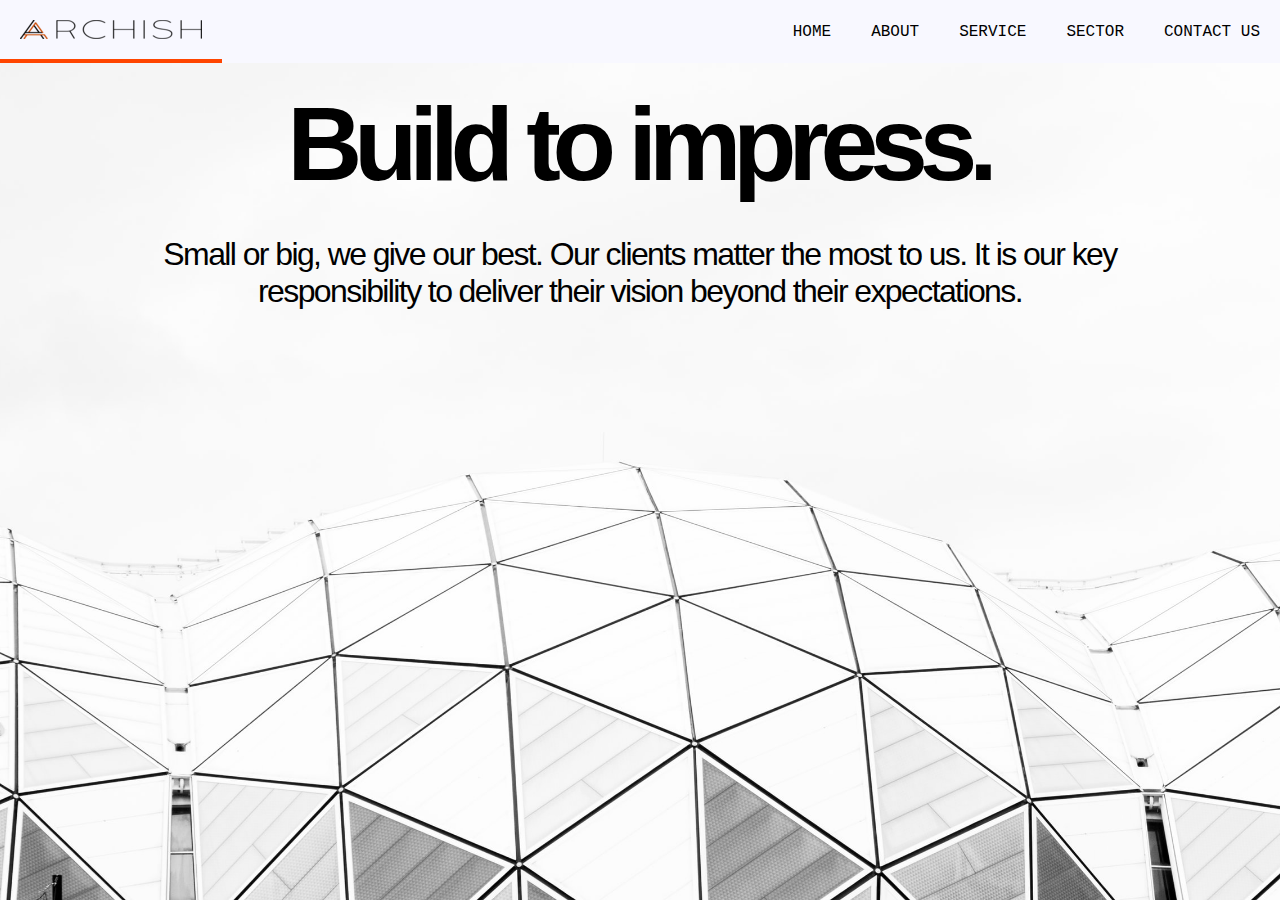
==== index.html @ 9eea48b9 "Update index.html" ====
<!DOCTYPE html>
<html lang="en">
<head>
    <meta charset="UTF-8">
    <meta name="viewport" content="width=device-width, initial-scale=1.0">
    <link rel="stylesheet" href="navbarstyle.css">
    <link rel="stylesheet" href="https://cdnjs.cloudflare.com/ajax/libs/font-awesome/4.7.0/css/font-awesome.min.css">
    <link rel="stylesheet" href="index.css">
    <link rel="stylesheet" href="https://cdnjs.cloudflare.com/ajax/libs/animate.css/4.1.1/animate.min.css"/>
    <title>Archish Construction Ltd.</title>
</head>
<body>
    <nav class="main-nav" id="topNav">
        <a class="brand" href=""><img src="logo.png" alt="" srcset=""></a>
        <a href="index.html">Home</a>
        <a href="aboutus.html">About</a>
        <a href="undermaintenance.html">Service</a>
        <a href="undermaintenance.html">Sector</a>
        <a href="contact.html">Contact Us</a>
        <a href="javascript:void(0);" class="icon" onclick="navToggle()">
            <i class="fa fa-bars"></i>
          </a>
    </nav>
    
    <header>
        <div class="container">
            <div class="subcontainer">
                <p class="quote animate__animated animate__backInDown animate__delay-1s"> Build to impress.</p>
                <p class="subquote animate__animated animate__slideInUp animate__delay-1.5s"> Small or big, we give our best. Our clients matter the most to us.
                It is our key responsibility to deliver their vision beyond their expectations. </p>
            </div>
        </div>
    </header>


    <script src="script.js"></script>

</body>
</html>
---- navbarstyle.css ----
body{
    margin: auto 0;
    height: 100%;
}

.main-nav{
    display: flex;
    background-color: ghostwhite;
    margin: 0;
    padding: 0;
    justify-content: flex-end;
    overflow: hidden;
    position: fixed;
    width: 100%;
    top: 0;
    z-index: 1;
}


.brand{
    margin-right: auto;
}

nav a{
    display: flex;
    align-items: center;
    padding: 20px;
    text-align: center;
    text-decoration: none;
    font-family: 'JetBrains Mono', monospace;
    font-size: 1em;
    font-weight: 500;
    color: black;
    text-transform: uppercase;
}

a:hover{
    color: orangered;
    border-bottom: 4px solid orangered;
}

nav a.icon {
    display: none;
}


@media screen and (max-width: 750px) {
    nav a:not(:first-child) {display: none;}
    a:hover{border-bottom: none;}
    nav a.icon {
        float: right;
        display: block;
        position: absolute;
        right: 0;
        top: 0;
        z-index: 100;
    }

    nav.responsive {
        width: 100%;
        background-color: ghostwhite;
        position: fixed;
        display: block;
    }
    nav.responsive a.icon {
        position: absolute;
        right: 0;
        top: 0;
        z-index: 100;
    }

    nav.responsive a {
        float: none;
        display: block;
        text-align: left;
    }

}
---- index.css ----
body
{
    background-image: url(building3.jpg);
    height: 100vh;
    background-attachment: fixed;
    background-position: center;
    background-repeat: no-repeat;
    background-size: cover;
    overflow: hidden;
}

.container{
    padding-top: 10px;
    height: 100vh;
}

@import url('https://rsms.me/inter/inter.css');
html { font-family: 'Inter', sans-serif; }
@supports (font-variation-settings: normal) {
  html { font-family: 'Inter var', sans-serif; }
}

.quote
{
    margin: 0;
    padding-top: 5vh;
    display: flex;
    justify-content: center;
    text-align: center;
    font-family: 'Inter var', sans-serif;
    font-weight: 740;
    letter-spacing: -0.080em;
    font-size: 6.5em;
    text-indent: -0.03em;
    margin-bottom: 2rem;
    margin-top: 30px;
}

.subcontainer{
    display: block;
    width: 75%;
    margin: auto;
}

.subquote
{
    display: flex;
    justify-content: center;
    text-align: center;
    font-family: 'Inter', sans-serif;
    font-weight: 500;
    font-size: 2em;
    letter-spacing: -0.050em;
}

@media screen and (max-width: 500px){
    .quote{
        letter-spacing: -0.080em;
        font-size: 3.25em;
    }

    .subquote{
        font-size: 1.625em;
    }
}
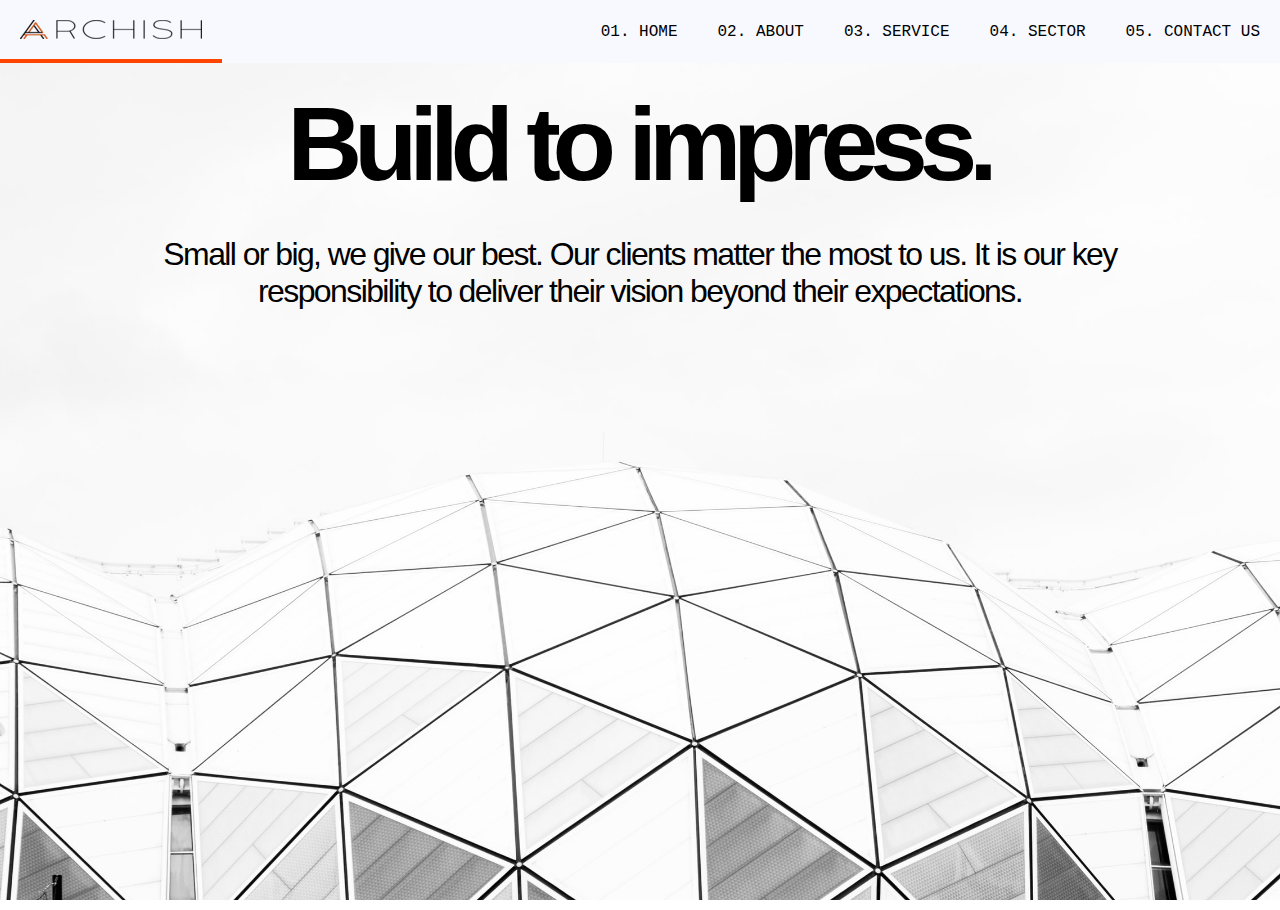
==== commit cb7e5cb3: "Add files via upload" ====
--- a/index.html
+++ b/index.html
@@ -12,11 +12,11 @@
 <body>
     <nav class="main-nav" id="topNav">
         <a class="brand" href=""><img src="logo.png" alt="" srcset=""></a>
-        <a href="index.html">Home</a>
-        <a href="aboutus.html">About</a>
-        <a href="undermaintenance.html">Service</a>
-        <a href="undermaintenance.html">Sector</a>
-        <a href="contact.html">Contact Us</a>
+        <a href="index.html">01. Home</a>
+        <a href="aboutus.html">02. About</a>
+        <a href="undermaintenance.html">03. Service</a>
+        <a href="sector.html">04. Sector</a>
+        <a href="contact.html">05. Contact Us</a>
         <a href="javascript:void(0);" class="icon" onclick="navToggle()">
             <i class="fa fa-bars"></i>
           </a>
@@ -33,7 +33,9 @@
     </header>
 
 
+    
+
     <script src="script.js"></script>
 
 </body>
-</html>
+</html>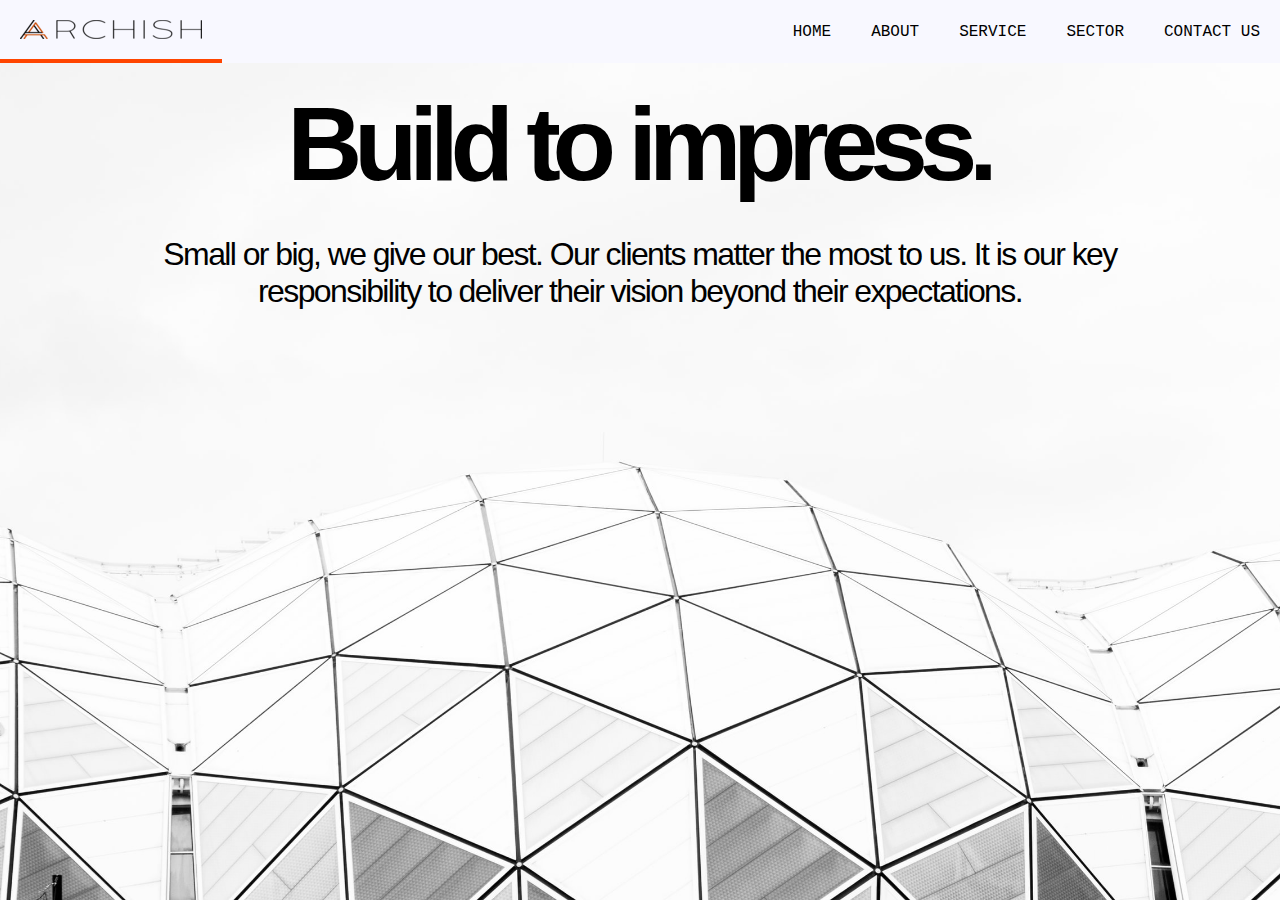
==== commit 00ee1004: "Add files via upload" ====
--- a/index.html
+++ b/index.html
@@ -12,11 +12,11 @@
 <body>
     <nav class="main-nav" id="topNav">
         <a class="brand" href=""><img src="logo.png" alt="" srcset=""></a>
-        <a href="index.html">01. Home</a>
-        <a href="aboutus.html">02. About</a>
-        <a href="undermaintenance.html">03. Service</a>
-        <a href="sector.html">04. Sector</a>
-        <a href="contact.html">05. Contact Us</a>
+        <a href="index.html">Home</a>
+        <a href="aboutus.html">About</a>
+        <a href="undermaintenance.html">Service</a>
+        <a href="sector.html">Sector</a>
+        <a href="contact.html">Contact Us</a>
         <a href="javascript:void(0);" class="icon" onclick="navToggle()">
             <i class="fa fa-bars"></i>
           </a>
--- a/navbarstyle.css
+++ b/navbarstyle.css
@@ -35,6 +35,7 @@
     font-weight: 500;
     color: black;
     text-transform: uppercase;
+
 }
 
 a:hover{
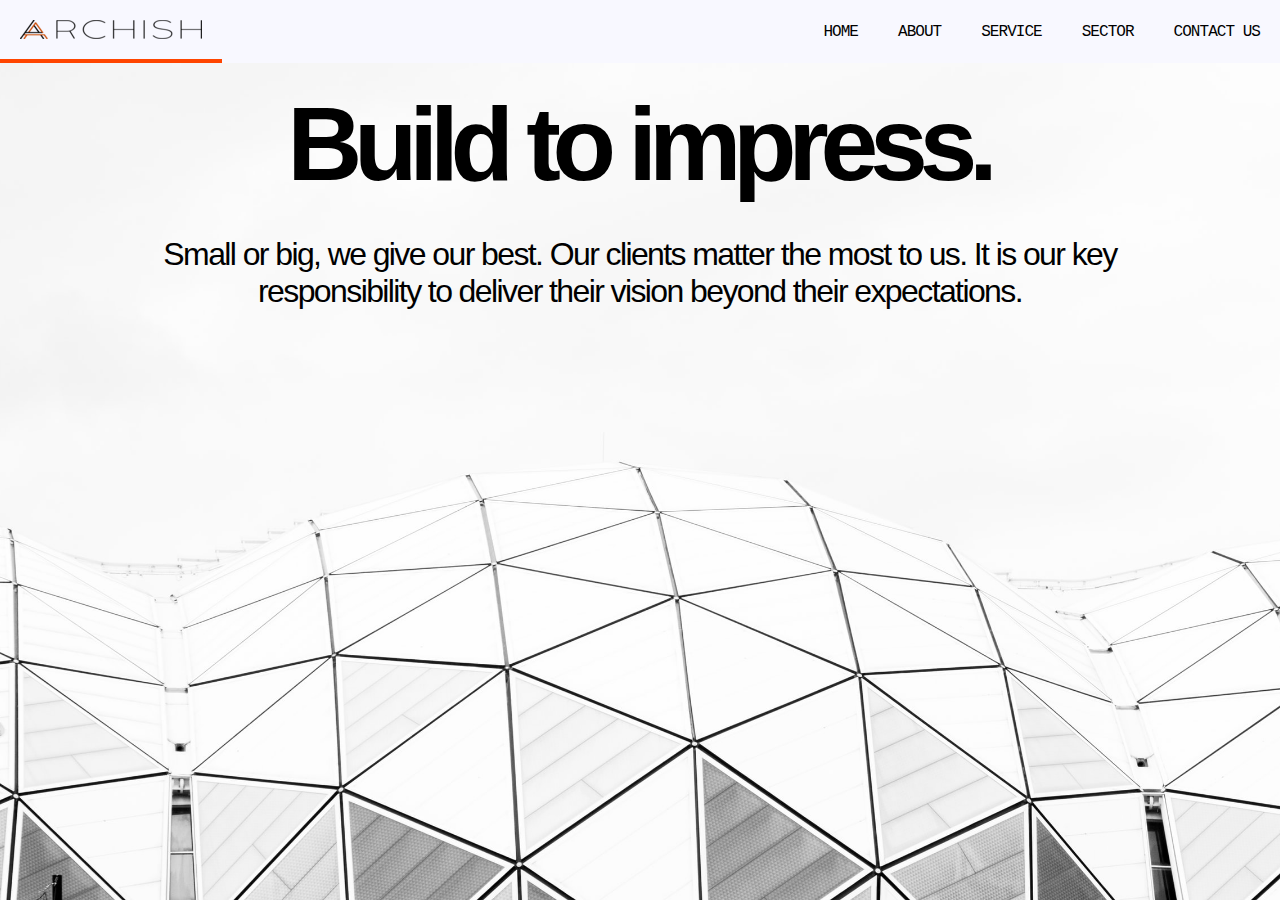
==== commit 5eeff8d3: "Add files via upload" ====
--- a/index.html
+++ b/index.html
@@ -14,7 +14,7 @@
         <a class="brand" href=""><img src="logo.png" alt="" srcset=""></a>
         <a href="index.html">Home</a>
         <a href="aboutus.html">About</a>
-        <a href="undermaintenance.html">Service</a>
+        <a href="services.html">Service</a>
         <a href="sector.html">Sector</a>
         <a href="contact.html">Contact Us</a>
         <a href="javascript:void(0);" class="icon" onclick="navToggle()">
--- a/navbarstyle.css
+++ b/navbarstyle.css
@@ -33,6 +33,7 @@
     font-family: 'JetBrains Mono', monospace;
     font-size: 1em;
     font-weight: 500;
+    letter-spacing: -0.060em;
     color: black;
     text-transform: uppercase;
 
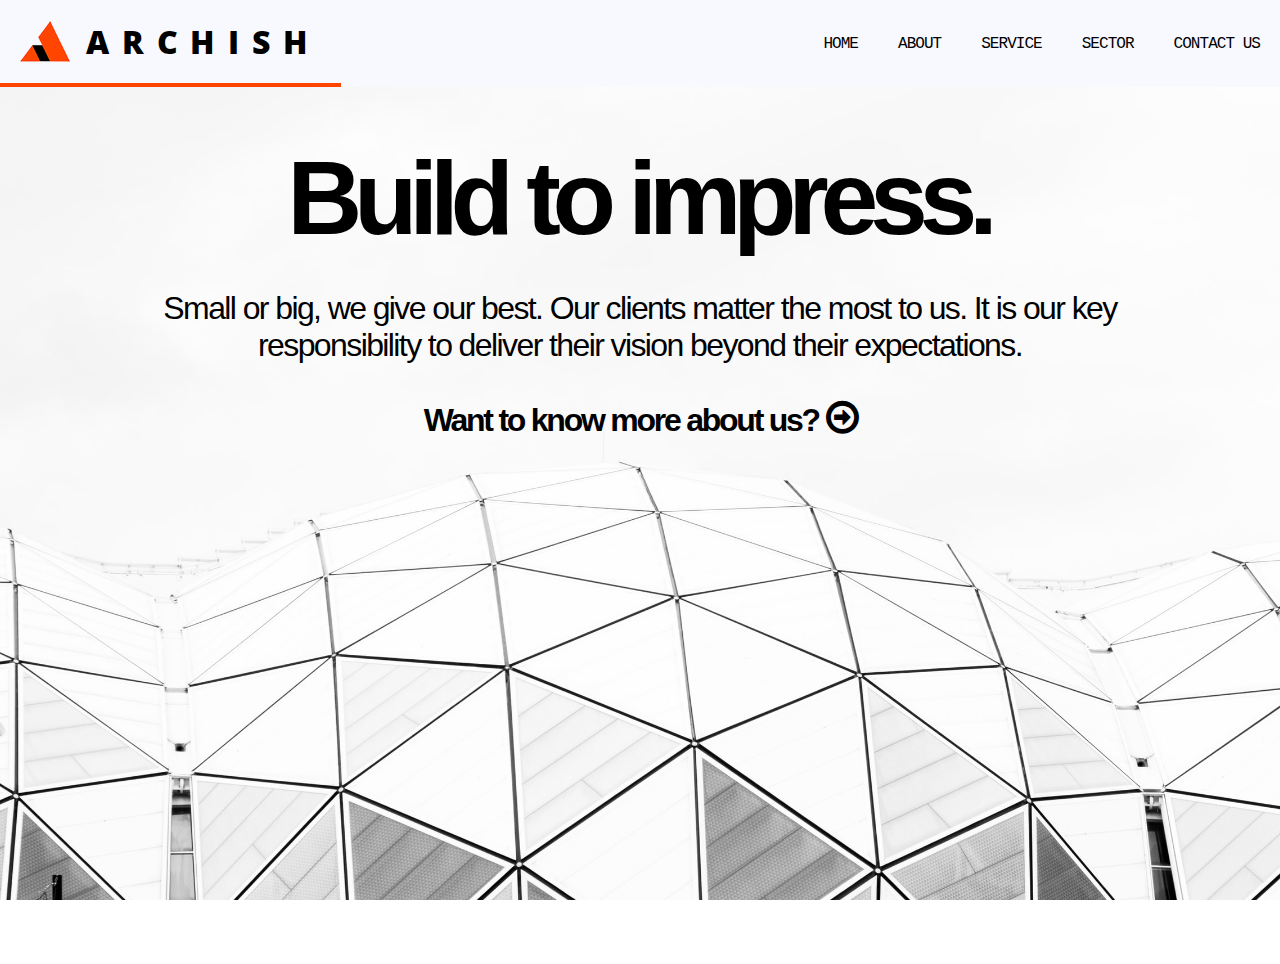
==== commit f142834a: "Add files via upload" ====
--- a/index.html
+++ b/index.html
@@ -11,7 +11,7 @@
 </head>
 <body>
     <nav class="main-nav" id="topNav">
-        <a class="brand" href=""><img src="logo.png" alt="" srcset=""></a>
+        <a class="brand" href=""><img src="logo.png" alt="" srcset=""><span id="slogan">ARCHISH</span></a>
         <a href="index.html">Home</a>
         <a href="aboutus.html">About</a>
         <a href="services.html">Service</a>
@@ -29,6 +29,9 @@
                 <p class="subquote animate__animated animate__slideInUp animate__delay-1.5s"> Small or big, we give our best. Our clients matter the most to us.
                 It is our key responsibility to deliver their vision beyond their expectations. </p>
             </div>
+            <div class="subcontainer">
+                <p class="nextpagelink" style="text-align:center; justify-content: center;">Want to know more about us? <a class="arrowlink" style="color: inherit; font-size: 1.2em;" href="aboutus.html"><i class="fa fa-arrow-circle-o-right"></i></a></p>
+            </div>
         </div>
     </header>
 
--- a/navbarstyle.css
+++ b/navbarstyle.css
@@ -1,10 +1,12 @@
 
-
+@import url('https://fonts.googleapis.com/css2?family=Open+Sans:wght@800&display=swap');
 
 body{
     margin: auto 0;
     height: 100%;
 }
+
+
 
 .main-nav{
     display: flex;
@@ -20,8 +22,18 @@
 }
 
 
+
 .brand{
     margin-right: auto;
+}
+
+.brand #slogan{
+    font-family: 'Open Sans', sans serif;
+    color: black;
+    font-weight: 800;
+    letter-spacing: 0.40em;
+    font-size: 2em;
+    padding-left: 0.50em;
 }
 
 nav a{
--- a/index.css
+++ b/index.css
@@ -10,7 +10,7 @@
 }
 
 .container{
-    padding-top: 10px;
+    padding-top: 5%;
     height: 100vh;
 }
 
@@ -63,3 +63,14 @@
         font-size: 1.625em;
     }
 }
+
+.nextpagelink{
+    font-size: 2em;
+    font-family: 'Inter var', sans-serif;
+    font-weight: 700;
+    letter-spacing: -0.070em;
+}
+
+.arrowlink:hover{
+    border-bottom: none;
+}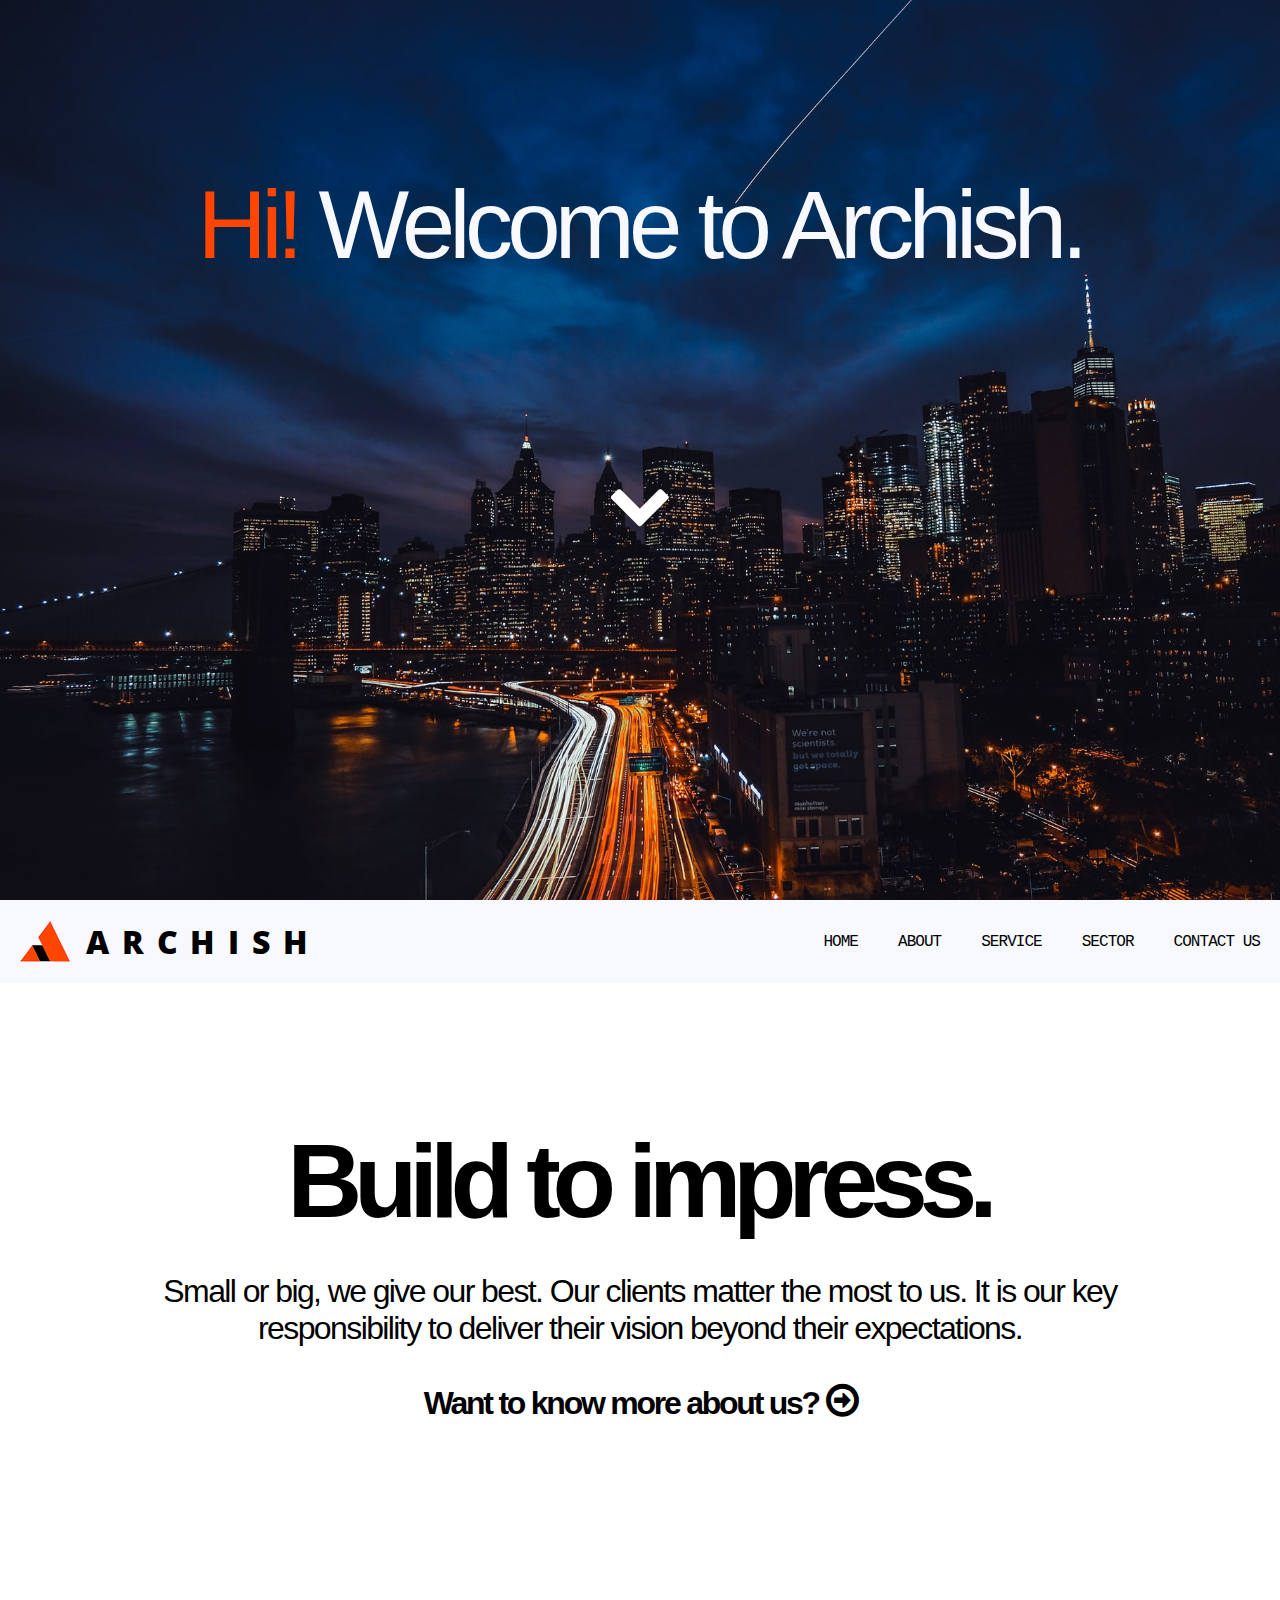
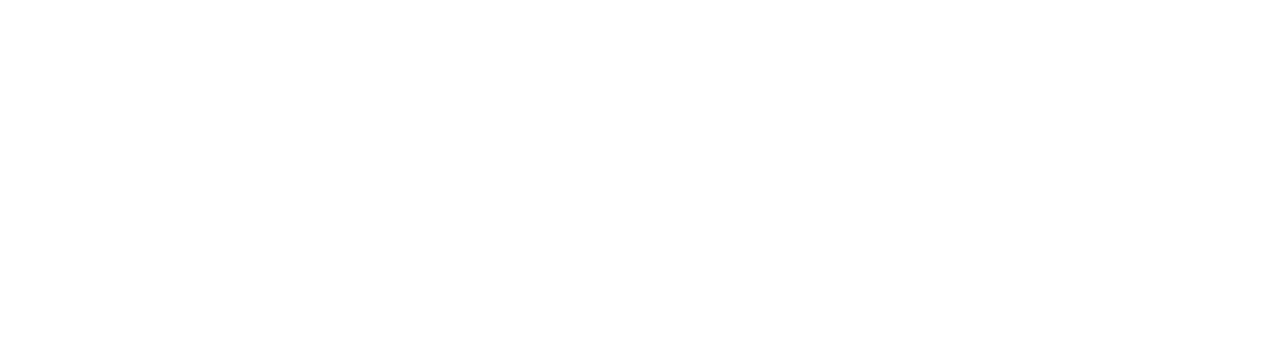
==== commit 21414468: "Add files via upload" ====
--- a/index.html
+++ b/index.html
@@ -3,13 +3,18 @@
 <head>
     <meta charset="UTF-8">
     <meta name="viewport" content="width=device-width, initial-scale=1.0">
-    <link rel="stylesheet" href="navbarstyle.css">
+    <link rel="stylesheet" href="navbarstyles.css">
     <link rel="stylesheet" href="https://cdnjs.cloudflare.com/ajax/libs/font-awesome/4.7.0/css/font-awesome.min.css">
     <link rel="stylesheet" href="index.css">
     <link rel="stylesheet" href="https://cdnjs.cloudflare.com/ajax/libs/animate.css/4.1.1/animate.min.css"/>
     <title>Archish Construction Ltd.</title>
 </head>
 <body>
+    <div style="background-image: url(cityevening.jpg); height: 100vh; width: 100%; background-size: cover; background-position: center; max-width: 100%; ">
+        <span class="banner"><p class="animate__animated animate__backInLeft" style="color: orangered;">Hi!&nbsp;</p><p class="animate__animated animate__backInRight"> Welcome to Archish. </p></span>
+        <p class="sectionlink" style="text-align:center; justify-content: center;"><a class="arrowlink" style="color: white; font-size: 4em;" href="#header"><i class="fa fa-chevron-down animate__animated animate__slow animate__shakeY animate__repeat-1"></i></a></p>
+    </div>
+    
     <nav class="main-nav" id="topNav">
         <a class="brand" href=""><img src="logo.png" alt="" srcset=""><span id="slogan">ARCHISH</span></a>
         <a href="index.html">Home</a>
@@ -22,10 +27,10 @@
           </a>
     </nav>
     
-    <header>
+    <header id="header">
         <div class="container">
             <div class="subcontainer">
-                <p class="quote animate__animated animate__backInDown animate__delay-1s"> Build to impress.</p>
+                <p class="quote animate__animated animate__backInLeft animate__delay-1s"> Build to impress.</p>
                 <p class="subquote animate__animated animate__slideInUp animate__delay-1.5s"> Small or big, we give our best. Our clients matter the most to us.
                 It is our key responsibility to deliver their vision beyond their expectations. </p>
             </div>
--- a/navbarstyles.css
+++ b/navbarstyles.css
@@ -0,0 +1,95 @@
+
+@import url('https://fonts.googleapis.com/css2?family=Open+Sans:wght@800&display=swap');
+
+body{
+    margin: auto 0;
+    height: 100%;
+}
+
+
+
+.main-nav{
+    display: flex;
+    background-color: ghostwhite;
+    margin: 0;
+    /* padding: 0; */
+    justify-content: flex-end;
+    overflow: hidden;
+    position: sticky;
+    width: 100%;
+    top: 0;
+    z-index: 1;
+}
+
+
+
+.brand{
+    margin-right: auto;
+}
+
+.brand #slogan{
+    font-family: 'Open Sans', sans serif;
+    color: black;
+    font-weight: 800;
+    letter-spacing: 0.40em;
+    font-size: 2em;
+    padding-left: 0.50em;
+}
+
+nav a{
+    display: flex;
+    align-items: center;
+    padding: 20px;
+    text-align: center;
+    text-decoration: none;
+    font-family: 'JetBrains Mono', monospace;
+    font-size: 1em;
+    font-weight: 500;
+    letter-spacing: -0.060em;
+    color: black;
+    text-transform: uppercase;
+
+}
+
+a:hover{
+    color: orangered;
+    border-bottom: 4px solid orangered;
+}
+
+nav a.icon {
+    display: none;
+}
+
+
+@media screen and (max-width: 750px) {
+    nav a:not(:first-child) {display: none;}
+    a:hover{border-bottom: none;}
+    nav a.icon {
+        float: right;
+        display: block;
+        position: absolute;
+        right: 0;
+        top: 0;
+        z-index: 100;
+    }
+
+    nav.responsive {
+        width: 100%;
+        background-color: ghostwhite;
+        position: sticky;
+        display: block;
+    }
+    nav.responsive a.icon {
+        position: absolute;
+        right: 0;
+        top: 0;
+        z-index: 100;
+    }
+
+    nav.responsive a {
+        float: none;
+        display: block;
+        text-align: left;
+    }
+
+}--- a/index.css
+++ b/index.css
@@ -1,4 +1,8 @@
-body
+html{
+    scroll-behavior: smooth !important;
+}
+
+.container
 {
     background-image: url(building3.jpg);
     height: 100vh;
@@ -6,7 +10,6 @@
     background-position: center;
     background-repeat: no-repeat;
     background-size: cover;
-    overflow: hidden;
 }
 
 .container{
@@ -71,6 +74,31 @@
     letter-spacing: -0.070em;
 }
 
+
 .arrowlink:hover{
     border-bottom: none;
+}
+
+.banner{
+    display: flex;
+    height: 50vh;
+    justify-content: center;
+    flex-flow: row wrap;
+    align-items: center;
+    align-self: center;
+    text-align: center;
+}
+
+.banner p{
+    margin: 0;
+    color: ghostwhite;
+    font-family: 'Inter var', sans-serif;
+    font-size: 6em;
+    letter-spacing: -0.060em;
+}
+
+@media screen and (max-width: 650px){
+    .banner p{
+        font-size: 4em;
+    }
 }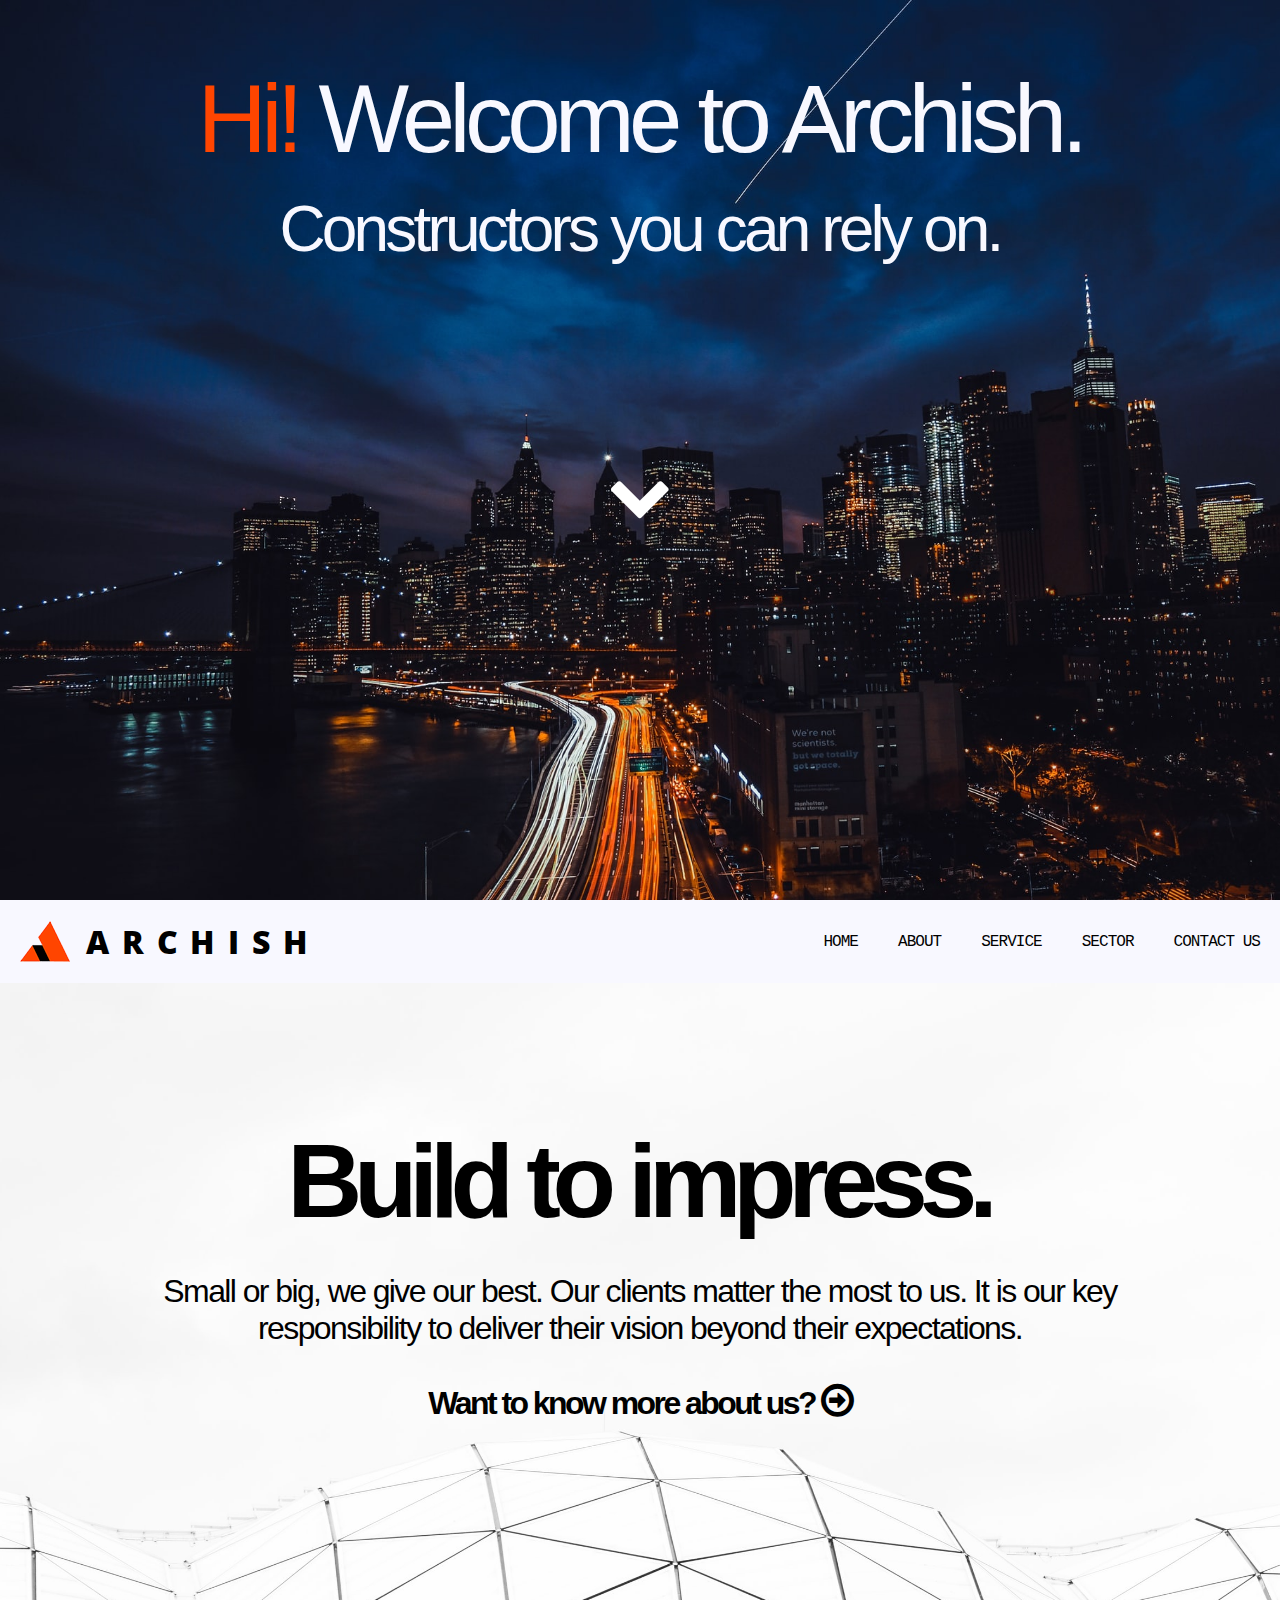
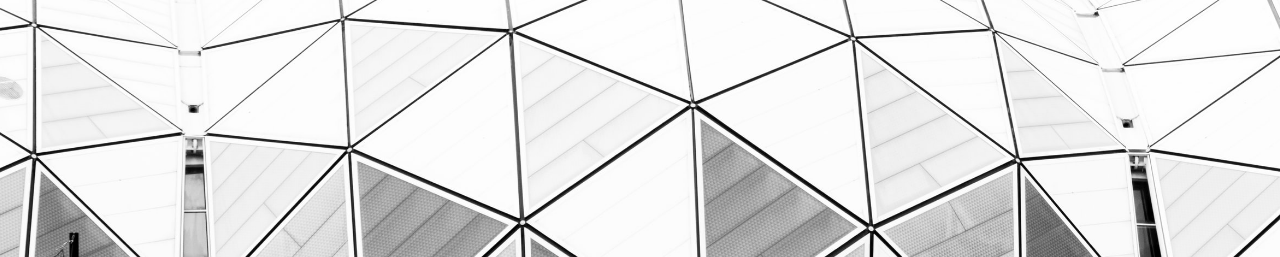
==== commit 6c0ea55b: "Add files via upload" ====
--- a/index.html
+++ b/index.html
@@ -11,8 +11,10 @@
 </head>
 <body>
     <div style="background-image: url(cityevening.jpg); height: 100vh; width: 100%; background-size: cover; background-position: center; max-width: 100%; ">
-        <span class="banner"><p class="animate__animated animate__backInLeft" style="color: orangered;">Hi!&nbsp;</p><p class="animate__animated animate__backInRight"> Welcome to Archish. </p></span>
-        <p class="sectionlink" style="text-align:center; justify-content: center;"><a class="arrowlink" style="color: white; font-size: 4em;" href="#header"><i class="fa fa-chevron-down animate__animated animate__slow animate__shakeY animate__repeat-1"></i></a></p>
+        <span class="banner"><p class="animate__animated animate__backInLeft" style="color: orangered;">Hi!&nbsp;</p><p class="animate__animated animate__backInRight"> Welcome to Archish. </p></span><br>
+        <span class="subbanner"><p class="animate__animated animate__backInRight"> Constructors you can rely on. </p></span>
+        <p class="sectionlink" style="text-align:center; justify-content: center; margin: 0;"><a class="arrowlink" style="color: white; font-size: 4em;" href="#header"><i class="fa fa-chevron-down animate__animated animate__slow animate__shakeY animate__repeat-1"></i></a></p>
+
     </div>
     
     <nav class="main-nav" id="topNav">
--- a/navbarstyles.css
+++ b/navbarstyles.css
@@ -51,7 +51,7 @@
 
 }
 
-a:hover{
+nav a:hover{
     color: orangered;
     border-bottom: 4px solid orangered;
 }
--- a/index.css
+++ b/index.css
@@ -6,7 +6,8 @@
 {
     background-image: url(building3.jpg);
     height: 100vh;
-    background-attachment: fixed;
+    overflow: hidden;
+    /* background-attachment: fixed; */
     background-position: center;
     background-repeat: no-repeat;
     background-size: cover;
@@ -14,7 +15,7 @@
 
 .container{
     padding-top: 5%;
-    height: 100vh;
+    height: 90vh;
 }
 
 @import url('https://rsms.me/inter/inter.css');
@@ -70,18 +71,28 @@
 .nextpagelink{
     font-size: 2em;
     font-family: 'Inter var', sans-serif;
-    font-weight: 700;
-    letter-spacing: -0.070em;
+    font-weight: 600;
+    letter-spacing: -0.080em;
 }
 
-
-.arrowlink:hover{
-    border-bottom: none;
+.sectionlink{
+    padding-top: 15%;
 }
 
 .banner{
+    padding-top: 5%;
     display: flex;
-    height: 50vh;
+    height: auto;
+    justify-content: center;
+    flex-flow: row wrap;
+    align-items: center;
+    align-self: center;
+    text-align: center;
+}
+
+.subbanner{
+    display: flex;
+    height: auto;
     justify-content: center;
     flex-flow: row wrap;
     align-items: center;
@@ -97,8 +108,19 @@
     letter-spacing: -0.060em;
 }
 
+.subbanner p{
+    margin: 0;
+    color: ghostwhite;
+    font-family: 'Inter var', sans-serif;
+    font-size: 4em;
+    letter-spacing: -0.060em;    
+}
+
 @media screen and (max-width: 650px){
     .banner p{
         font-size: 4em;
     }
+    .subbanner p{
+        font-size: 3em;
+    }
 }